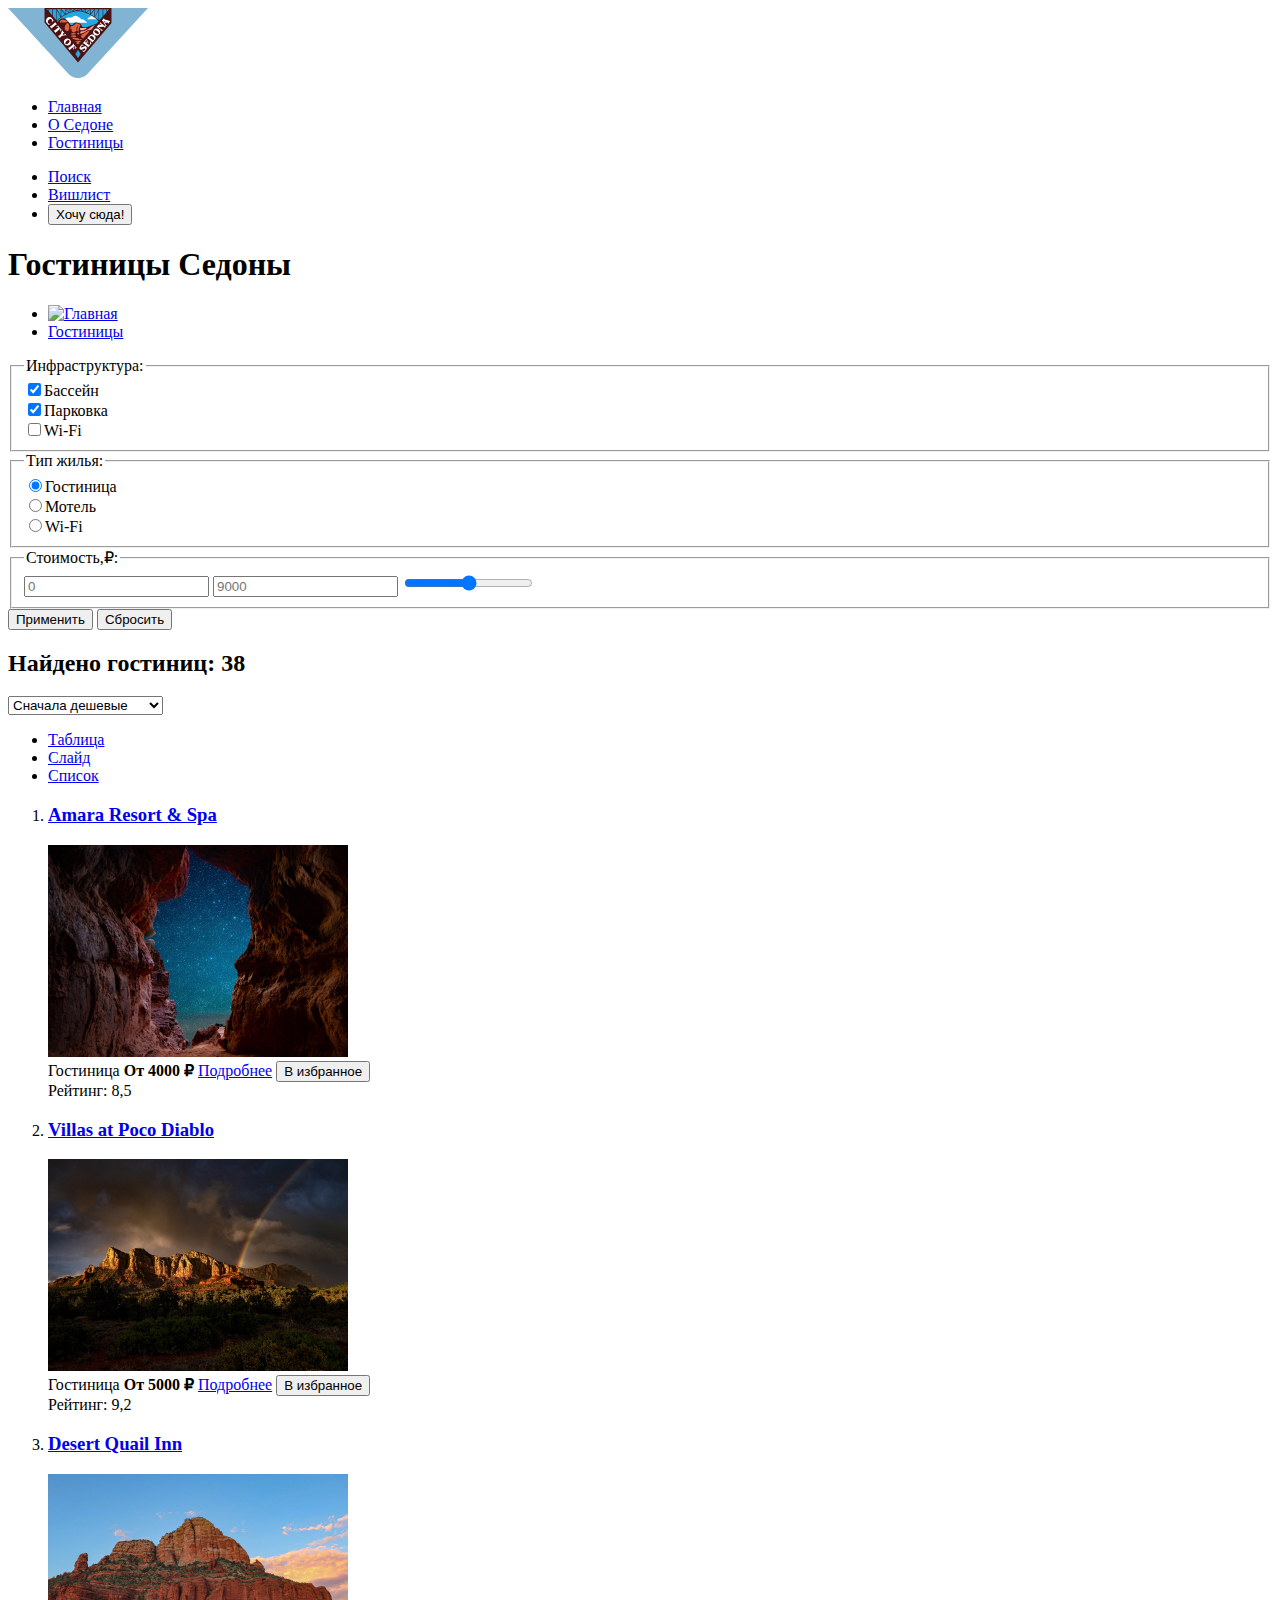
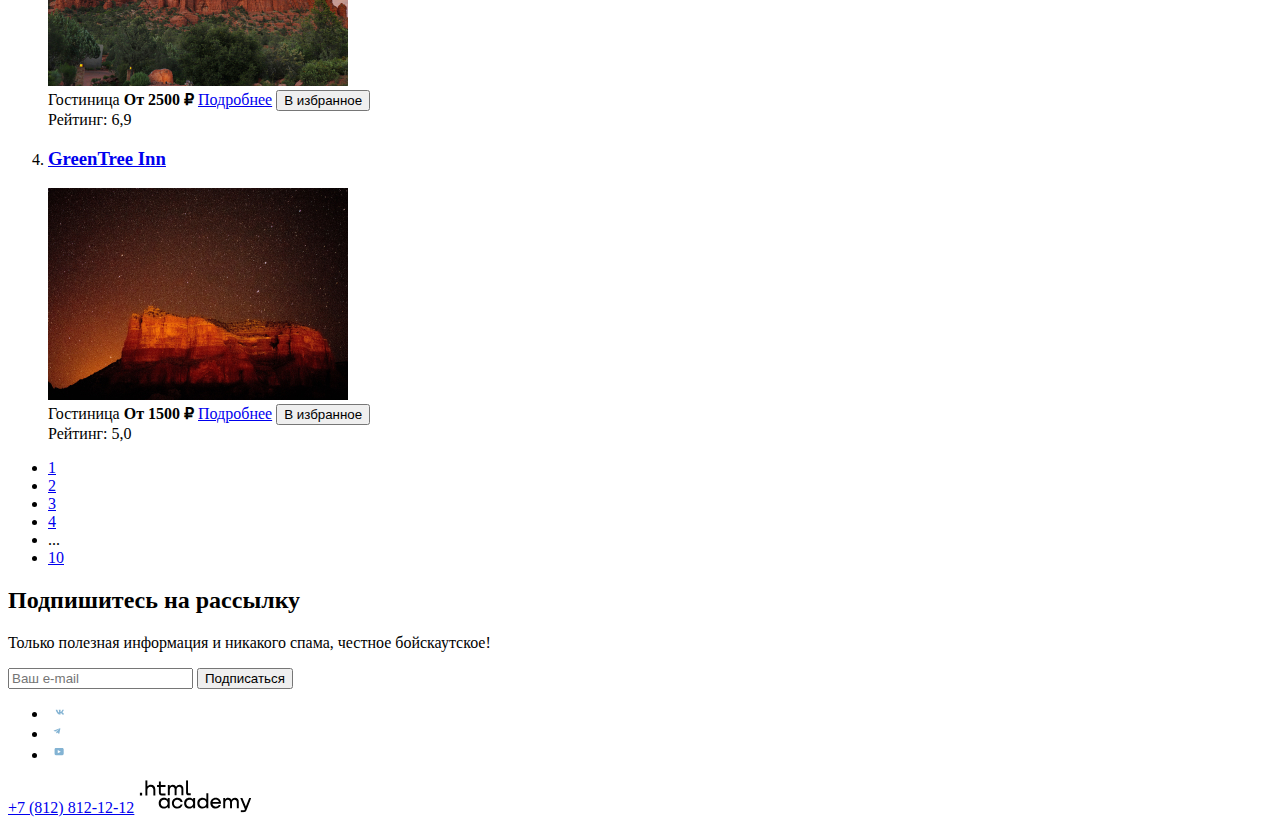
==== hotels.html @ 8cfe6057 "Added images for index.html and hotels.html" ====
<!DOCTYPE html>
<html lang="ru">
  <head>
    <meta charset="utf-8">
    <title>HTML Academy: Седона</title>
  </head>
  <body>
    <header class="page-header">
      <nav class="navigation">
        <a class="logo" href="#"><img src="img/logo.svg" width="140" height="70" alt="Логотип сайта города Седона."></a>
        <ul class="navigation-list">
          <li class="navigation-item">
            <a class="navigation-link" href="#">Главная</a>
          </li>
          <li class="navigation-item">
            <a class="navigation-link" href="#">О Седоне</a>
          </li>
          <li class="navigation-item">
            <a class="navigation-link" href="hotels.html">Гостиницы</a>
          </li>
        </ul>
        <ul class="navigation-list navigation-user">
          <li class="navigation-item">
            <a class="navigation-link" href="#">
              <span class="visually-hidden">
                Поиск
              </span>
            </a>
          </li>
          <li class="navigation-item">
            <a class="navigation-link" href="#">
              <span class="visually-hidden">
                Вишлист
              </span>
            </a>
          </li>
          <li class="navigation-item">
            <button class="navigation-link" class="button" href="#">Хочу сюда!</button>
          </li>
        </ul>
      </nav>
    </header>

    <main class="main-catalog">
      <section class="hotels">
        <h1 class="hotels-title">Гостиницы Седоны</h1>
        <ul class="breadcrumbs">
          <li class="breadcrumbs-item">
            <a class="breadcrumbs-link" href="index.html">
              <img src="#" alt="Главная">
            </a>
          </li>
          <li class="breadcrumbs-item">
            <a class="breadcrumbs-link" href="catalog.html">
              Гостиницы
            </a>
          </li>
        </ul>
        <form class="hotels-option" action="https://echo.htmlacademy.ru" method="GET">
          <fieldset class="catalog-filter-group">
            <legend class="catalog-filter-title">Инфраструктура:</legend>
            <div class="catalog-filter-item">
              <label class="control">
                <input class="control-input" type="checkbox" name="pool" checked>Бассейн
              </label>
            </div>
            <div class="catalog-filter-item">
              <label class="control">
                <input type="checkbox" name="parking" checked>Парковка
              </label>
            </div>
            <div class="catalog-filter-item">
              <label class="control">
                <input class="control-input" type="checkbox" name="wifi">Wi-Fi
              </label>
            </div>
          </fieldset>
          <fieldset class="catalog-filter-group">
            <legend class="catalog-filter-title">Тип жилья:</legend>
            <div class="catalog-filter-item">
              <label class="control">
                <input class="control-input" type="radio" name="hotel" value="Гостиница" checked>Гостиница
              </label>
            </div>
            <div class="catalog-filter-item">
              <label class="control">
                <input class="control-input" type="radio" name="parking" value="Мотель">Мотель
              </label>
            </div>
            <div class="catalog-filter-item">
              <label class="control">
                <input class="control-input" type="radio" name="wifi" value="Wi-Fi">Wi-Fi
              </label>
            </div>
          </fieldset>
          <fieldset class="price-filter">
            <legend>Стоимость,₽:</legend>
            <input type="text" name="price" placeholder="0">
            <input type="text" name="price" placeholder="9000">
            <input type="range">
          </fieldset>
          <div class="filter-buttons">
            <button class="button" type="submit">Применить</button>
            <button class="reset" type="reset">Сбросить</button>
          </div>
        </form>
      </section>
      <section class="hotels-catalog">
        <h2 class="hotels-search">Найдено гостиниц: 38</h2>
        <select class="sorting" aria-label="Сортировка">
          <option value="cheapest" selected>Сначала дешевые</option>
          <option value="expensive">Сначала дорогие</option>
          <option value="popular">Сначала популярные</option>
        </select>
        <ul class="visual-sorting">
          <li class="visual-item">
            <a href="#">Таблица</a>
          </li>
          <li class="visual-item">
            <a href="#">Слайд</a>
          </li>
          <li class="visual-item">
            <a href="#">Список</a>
          </li>
        </ul>
        <ol class="hotels-cards-list">
          <li class="hotel-card">
            <a class="hotel-card-link" href="#">
              <h3 class="hotel-card-title">Amara Resort & Spa</h3>
              <img class="hotel-card-img" src="img/hotels/hotel-1.jpg" width="300" height="212" alt="Фото вида из гостиницы Amara Resort & Spa.">
            </a>
            <div class="hotel-card-info">
              <span class="hotel-card-type">Гостиница</span>
              <b class="hotel-card-price">От 4000 ₽</b>
              <a class="hotel-card-button first-button" href="#">Подробнее</a>
              <button class="hotel-card-button second-button" type="button">В избранное</button>
              <div class="rating rating-four"></div>
              <span class="hotel-card-rating">Рейтинг: 8,5</span>
            </div>
          </li>
          <li class="hotel-card">
            <a class="hotel-card-link" href="#">
              <h3 class="hotel-card-title">Villas at Poco Diablo</h3>
              <img class="hotel-card-img" src="img/hotels/hotel-2.jpg" width="300" height="212" alt="Фото вида из гостиницы Villas at Poco Diablo.">
            </a>
            <div class="hotel-card-info">
              <span class="hotel-card-type">Гостиница</span>
              <b class="hotel-card-price">От 5000 ₽</b>
              <a class="hotel-card-button first-button" href="#">Подробнее</a>
              <button class="hotel-card-button second-button" type="button">В избранное</button>
              <div class="rating rating-four"></div>
              <span class="hotel-card-rating">Рейтинг: 9,2</span>
            </div>
          </li>
          <li class="hotel-card">
            <a class="hotel-card-link" href="#">
              <h3 class="hotel-card-title">Desert Quail Inn</h3>
              <img class="hotel-card-img" src="img/hotels/hotel-3.jpg" width="300" height="212" alt="Фото вида из гостиницы Desert Quail Inn.">
            </a>
            <div class="hotel-card-info">
              <span class="hotel-card-type">Гостиница</span>
              <b class="hotel-card-price">От 2500 ₽</b>
              <a class="hotel-card-button first-button" href="#">Подробнее</a>
              <button class="hotel-card-button second-button" type="button">В избранное</button>
              <div class="rating rating-three"></div>
              <span class="hotel-card-rating">Рейтинг: 6,9</span>
            </div>
          </li>
          <li class="hotel-card">
            <a class="hotel-card-link" href="#">
              <h3 class="hotel-card-title">GreenTree Inn</h3>
              <img class="hotel-card-img" src="img/hotels/hotel-4.jpg" width="300" height="212" alt="Фото вида из гостиницы GreenTree Inn.">
            </a>
            <div class="hotel-card-info">
              <span class="hotel-card-type">Гостиница</span>
              <b class="hotel-card-price">От 1500 ₽</b>
              <a class="hotel-card-button first-button" href="#">Подробнее</a>
              <button class="hotel-card-button second-button" type="button">В избранное</button>
              <div class="rating rating-two"></div>
              <span class="hotel-card-rating">Рейтинг: 5,0</span>
            </div>
          </li>
        </ol>
        <ul class="pagination">
          <li class="pagination-item">
            <a class="pagination-link current" href="#">1</a>
          </li>
          <li class="pagination-item">
            <a class="pagination-link" href="#">2</a>
          </li>
          <li class="pagination-item">
            <a class="pagination-link" href="#">3</a>
          </li>
          <li class="pagination-item">
            <a class="pagination-link" href="#">4</a>
          </li>
          <li class="pagination-item">
            <span class="dots">...</span>
          </li>
          <li class="pagination-item">
            <a class="pagination-link" href="#">10</a>
          </li>
        </ul>
      </section>
      <section class="subscription hotels-subscription">
        <h2 class="subscription-title">Подпишитесь на рассылку</h2>
        <p class="subscription-description">Только полезная информация и никакого спама, честное бойскаутское!</p>
        <form class="subscription-form" action="https://echo.htmlacademy.ru/" method="post">
          <input type="email" class="subscription-email" placeholder="Ваш e-mail" required />
          <button class="subscription-button" type="submit">Подписаться</button>
        </form>
      </section>
    </main>
    <footer class="main-footer">
      <ul class="footer-social-list">
        <li class="footer-social-item">
          <a href="https://vk.com/htmlacademy" target="_blank">
            <img src="img/social-vk.svg" width="24" height="14" alt="Логотип Вконтакте.">
          </a>
        </li>
        <li class="footer-social-item">
          <a href="https://t.me/htmlacademy" target="_blank">
            <img src="img/social-telegram.svg" width="18" height="16" alt="Логотип Telegram.">
          </a>
        </li>
        <li class="footer-social-item">
          <a href="https://www.youtube.com/user/htmlacademyru" target="_blank">
            <img src="img/social-youtube.svg" width="22" height="17" alt="Логотип YouTube.">
          </a>
        </li>
      </ul>
      <a class="footer-contacts-address-phone" href="tel:+78128121212">+7 (812) 812-12-12</a>
      <a href="https://htmlacademy.ru/" class="htmlacademy-logo" target="_blank">
        <img src="img/logo_htmlacademy.svg" width="115" height="33" alt="Логотип разработчика HTML Academy.">
      </a>
    </footer>
  </body>
</html>
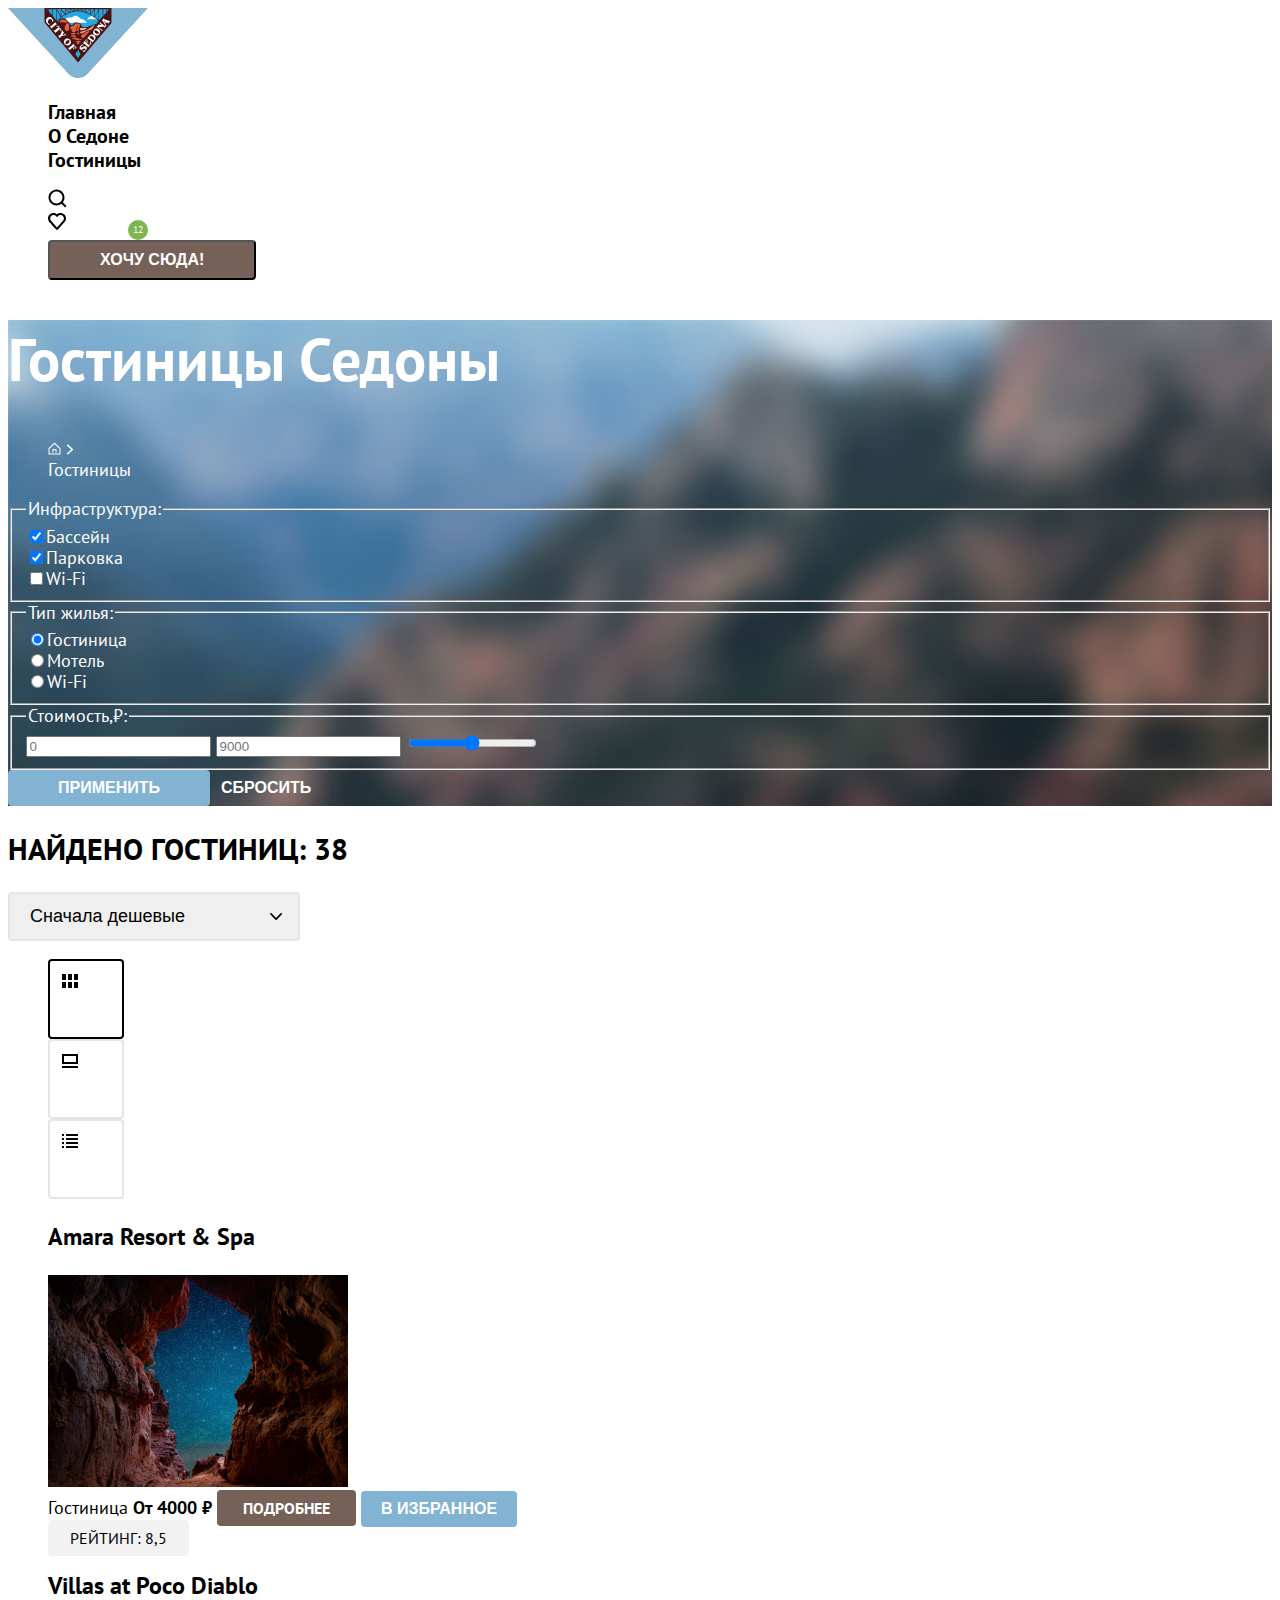
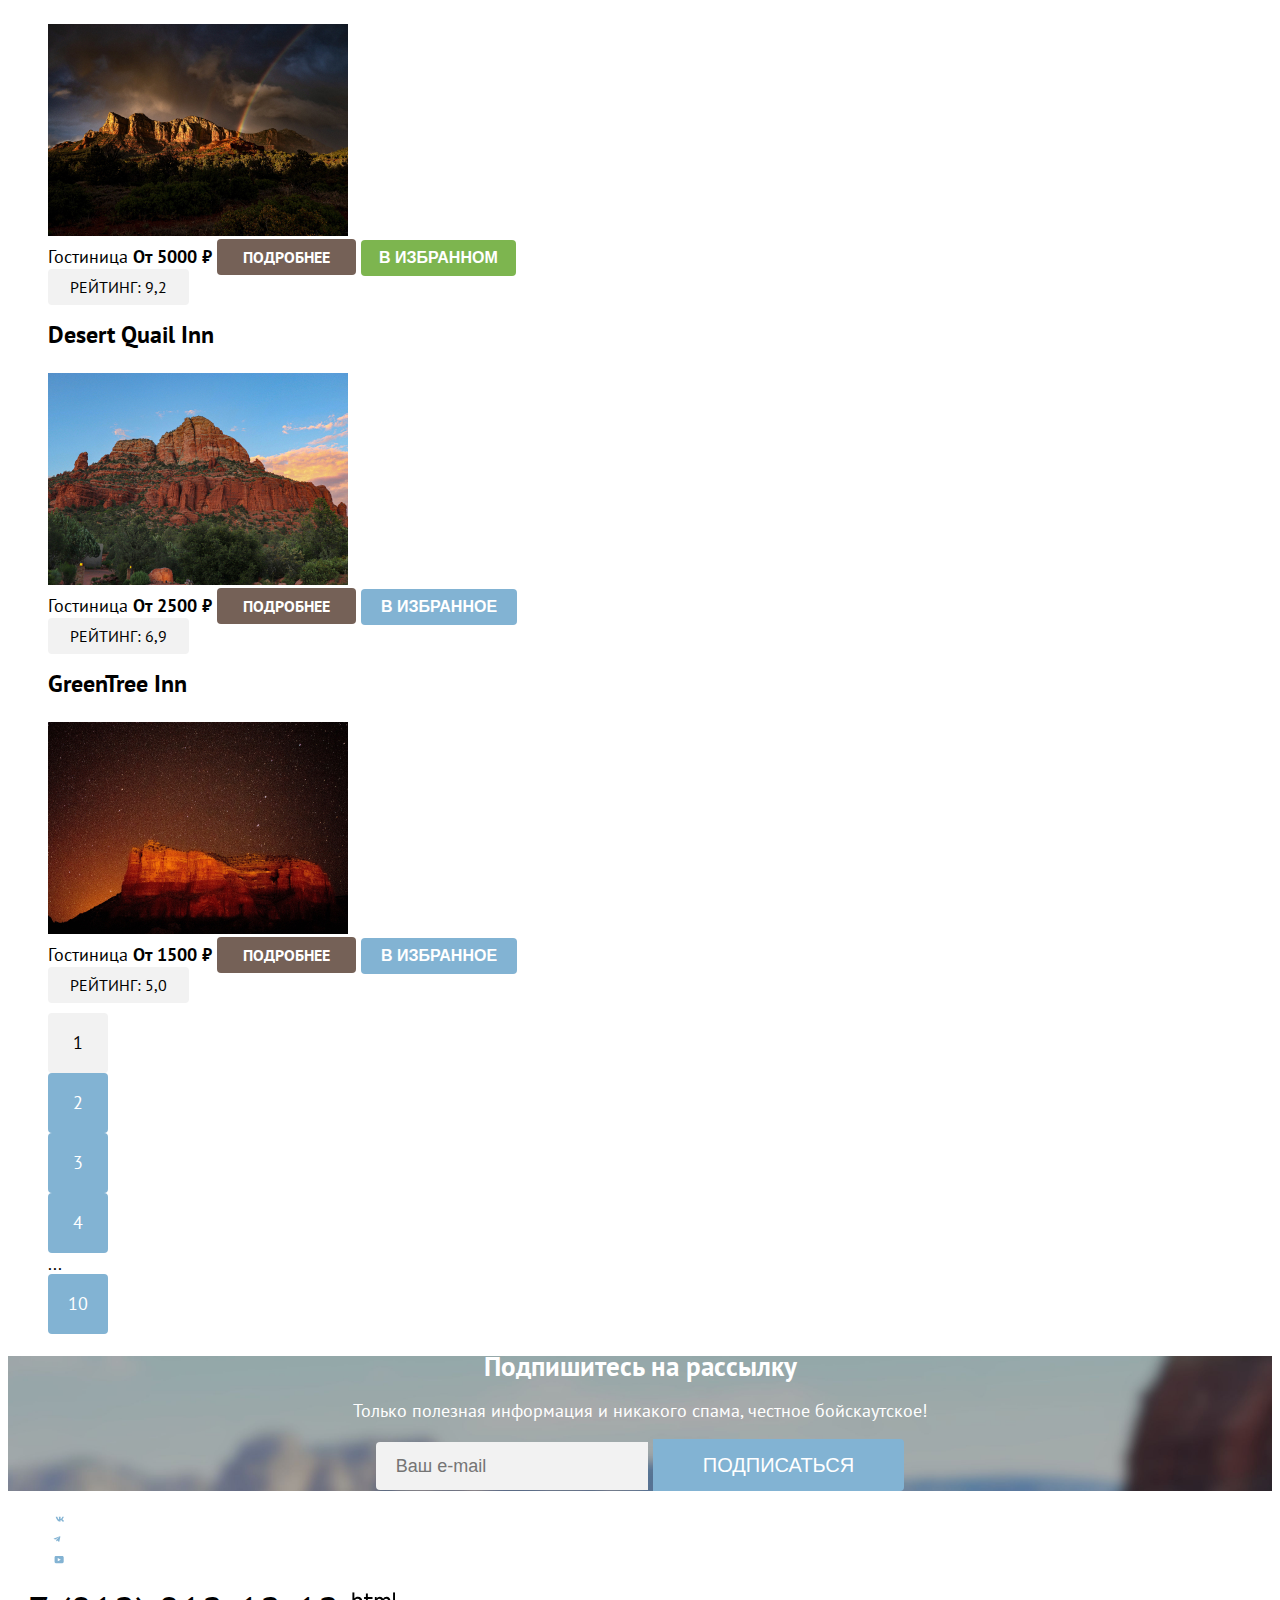
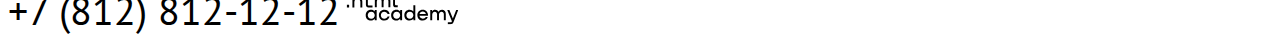
==== commit 34ec9e37: "Added basic styling for index.html and hotels.html" ====
--- a/hotels.html
+++ b/hotels.html
@@ -2,7 +2,8 @@
 <html lang="ru">
   <head>
     <meta charset="utf-8">
-    <title>HTML Academy: Седона</title>
+    <title>HTML Academy: Седона Гостиницы</title>
+    <link rel="stylesheet" href="styles/styles.css">
   </head>
   <body>
     <header class="page-header">
@@ -21,21 +22,22 @@
         </ul>
         <ul class="navigation-list navigation-user">
           <li class="navigation-item">
-            <a class="navigation-link" href="#">
+            <a class="navigation-link navigation-search" href="#">
               <span class="visually-hidden">
                 Поиск
               </span>
             </a>
           </li>
           <li class="navigation-item">
-            <a class="navigation-link" href="#">
+            <a class="navigation-link navigation-favorite" href="#">
               <span class="visually-hidden">
                 Вишлист
               </span>
-            </a>
-          </li>
-          <li class="navigation-item">
-            <button class="navigation-link" class="button" href="#">Хочу сюда!</button>
+              <span class="favorite-count">12</span>
+            </a>
+          </li>
+          <li class="navigation-item">
+            <button class="navigation-button button-brown" href="#">Хочу сюда!</button>
           </li>
         </ul>
       </nav>
@@ -47,8 +49,9 @@
         <ul class="breadcrumbs">
           <li class="breadcrumbs-item">
             <a class="breadcrumbs-link" href="index.html">
-              <img src="#" alt="Главная">
-            </a>
+              <img src="img/icons/home.svg" alt="Главная.">
+            </a>
+            <img src="img/icons/bnext.svg" alt="Следующая.">
           </li>
           <li class="breadcrumbs-item">
             <a class="breadcrumbs-link" href="catalog.html">
@@ -100,104 +103,110 @@
             <input type="range">
           </fieldset>
           <div class="filter-buttons">
-            <button class="button" type="submit">Применить</button>
-            <button class="reset" type="reset">Сбросить</button>
+            <button class="submit-button" type="submit">Применить</button>
+            <button class="reset-button" type="reset">Сбросить</button>
           </div>
         </form>
       </section>
       <section class="hotels-catalog">
-        <h2 class="hotels-search">Найдено гостиниц: 38</h2>
+        <h2 class="title">Найдено гостиниц: 38</h2>
         <select class="sorting" aria-label="Сортировка">
           <option value="cheapest" selected>Сначала дешевые</option>
           <option value="expensive">Сначала дорогие</option>
           <option value="popular">Сначала популярные</option>
         </select>
         <ul class="visual-sorting">
+          <li class="visual-item current-item">
+            <a class="visual-link table" href="#">
+              <span class="visually-hidden">Таблица</span>
+            </a>
+          </li>
           <li class="visual-item">
-            <a href="#">Таблица</a>
+            <a class="visual-link slide" href="#">
+              <span class="visually-hidden">Слайд</span>
+            </a>
           </li>
           <li class="visual-item">
-            <a href="#">Слайд</a>
-          </li>
-          <li class="visual-item">
-            <a href="#">Список</a>
+            <a class="visual-link list" href="#">
+              <span class="visually-hidden">Список</span>
+            </a>
           </li>
         </ul>
         <ol class="hotels-cards-list">
           <li class="hotel-card">
             <a class="hotel-card-link" href="#">
-              <h3 class="hotel-card-title">Amara Resort & Spa</h3>
+              <h3 class="hotel-card-title second-title">Amara Resort & Spa</h3>
               <img class="hotel-card-img" src="img/hotels/hotel-1.jpg" width="300" height="212" alt="Фото вида из гостиницы Amara Resort & Spa.">
             </a>
             <div class="hotel-card-info">
               <span class="hotel-card-type">Гостиница</span>
               <b class="hotel-card-price">От 4000 ₽</b>
-              <a class="hotel-card-button first-button" href="#">Подробнее</a>
-              <button class="hotel-card-button second-button" type="button">В избранное</button>
+              <a class="button-info button-brown" href="#">Подробнее</a>
+              <button class="button-favorite button-blue" type="button">В избранное</button>
               <div class="rating rating-four"></div>
               <span class="hotel-card-rating">Рейтинг: 8,5</span>
             </div>
           </li>
           <li class="hotel-card">
             <a class="hotel-card-link" href="#">
-              <h3 class="hotel-card-title">Villas at Poco Diablo</h3>
+              <h3 class="hotel-card-title second-title">Villas at Poco Diablo</h3>
               <img class="hotel-card-img" src="img/hotels/hotel-2.jpg" width="300" height="212" alt="Фото вида из гостиницы Villas at Poco Diablo.">
             </a>
             <div class="hotel-card-info">
               <span class="hotel-card-type">Гостиница</span>
               <b class="hotel-card-price">От 5000 ₽</b>
-              <a class="hotel-card-button first-button" href="#">Подробнее</a>
-              <button class="hotel-card-button second-button" type="button">В избранное</button>
+              <a class="button-info button-brown" href="#">Подробнее</a>
+              <button class="button-favorite button-green" type="button">В избранном</button>
               <div class="rating rating-four"></div>
               <span class="hotel-card-rating">Рейтинг: 9,2</span>
             </div>
           </li>
           <li class="hotel-card">
             <a class="hotel-card-link" href="#">
-              <h3 class="hotel-card-title">Desert Quail Inn</h3>
+              <h3 class="hotel-card-title second-title">Desert Quail Inn</h3>
               <img class="hotel-card-img" src="img/hotels/hotel-3.jpg" width="300" height="212" alt="Фото вида из гостиницы Desert Quail Inn.">
             </a>
             <div class="hotel-card-info">
               <span class="hotel-card-type">Гостиница</span>
               <b class="hotel-card-price">От 2500 ₽</b>
-              <a class="hotel-card-button first-button" href="#">Подробнее</a>
-              <button class="hotel-card-button second-button" type="button">В избранное</button>
+              <a class="button-info button-brown" href="#">Подробнее</a>
+              <button class="button-favorite button-blue" type="button">В избранное</button>
               <div class="rating rating-three"></div>
               <span class="hotel-card-rating">Рейтинг: 6,9</span>
             </div>
           </li>
           <li class="hotel-card">
             <a class="hotel-card-link" href="#">
-              <h3 class="hotel-card-title">GreenTree Inn</h3>
+              <h3 class="hotel-card-title second-title">GreenTree Inn</h3>
               <img class="hotel-card-img" src="img/hotels/hotel-4.jpg" width="300" height="212" alt="Фото вида из гостиницы GreenTree Inn.">
             </a>
             <div class="hotel-card-info">
               <span class="hotel-card-type">Гостиница</span>
               <b class="hotel-card-price">От 1500 ₽</b>
-              <a class="hotel-card-button first-button" href="#">Подробнее</a>
-              <button class="hotel-card-button second-button" type="button">В избранное</button>
+              <a class="button-info button-brown" href="#">Подробнее</a>
+              <button class="button-favorite button-blue" type="button">В избранное</button>
               <div class="rating rating-two"></div>
               <span class="hotel-card-rating">Рейтинг: 5,0</span>
             </div>
           </li>
         </ol>
         <ul class="pagination">
-          <li class="pagination-item">
-            <a class="pagination-link current" href="#">1</a>
-          </li>
-          <li class="pagination-item">
+          <li>
+            <a class="pagination-link pagination-current" href="#">1</a>
+          </li>
+          <li>
             <a class="pagination-link" href="#">2</a>
           </li>
-          <li class="pagination-item">
+          <li>
             <a class="pagination-link" href="#">3</a>
           </li>
-          <li class="pagination-item">
+          <li>
             <a class="pagination-link" href="#">4</a>
           </li>
-          <li class="pagination-item">
+          <li>
             <span class="dots">...</span>
           </li>
-          <li class="pagination-item">
+          <li>
             <a class="pagination-link" href="#">10</a>
           </li>
         </ul>
--- a/styles/styles.css
+++ b/styles/styles.css
@@ -0,0 +1,368 @@
+@font-face {
+  font-family: "PT Sans";
+  font-style: normal;
+  font-weight: 400;
+  src: url(../fonts/ptsans-400.woff2);
+  font-display: swap;
+}
+
+@font-face {
+  font-family: "PT Sans";
+  font-style: normal;
+  font-weight: 700;
+  src: url(../fonts/ptsans-700.woff2);
+  font-display: swap;
+}
+
+body {
+  font-family: "PT Sans", sans-serif;
+  font-size: 18px;
+  font-weight: 400;
+  line-height: 21px;
+  color: #000000;
+}
+
+.visually-hidden {
+  visibility: hidden;
+}
+
+.title {
+  font-weight: 700;
+  font-size: 30px;
+  line-height: 36px;
+  text-transform: uppercase;
+}
+
+.second-title {
+  font-weight: 700;
+  font-size: 24px;
+  line-height: 28px;
+  color: #000000;
+}
+
+.description {
+  font-size: 22px;
+  line-height: 26px;
+}
+
+.button-brown {
+  background-color: #756157;
+  font-size: 16px;
+  font-weight: 700;
+  line-height: 20px;
+  border-radius: 4px;
+  text-decoration: none;
+  text-transform: uppercase;
+  color: #FFFFFF;
+}
+
+.button-blue{
+  background: #82B3D3;
+  padding: 8px 20px;
+}
+
+.button-green {
+  background-color: #7DB54F;
+  padding: 8px 18px;
+}
+
+/* Header */
+
+.navigation-list {
+  list-style-type: none;
+}
+
+.navigation-item {
+  font-size: 20px;
+  font-weight: 700;
+  line-height: 24px;
+}
+
+.navigation-link {
+  color: #000000;
+  text-transform: capitalize;
+  text-align: center;
+  text-decoration: none;
+}
+
+.navigation-search {
+  background-image: url(../img/search.svg);
+  background-repeat: no-repeat;
+}
+
+.navigation-favorite {
+  background-image: url(../img/favorite.svg);
+  background-repeat: no-repeat;
+}
+
+.favorite-count {
+  display: inline-block;
+  border-radius: 10px;
+  font-size: 10px;
+  font-weight: 400;
+  line-height: 10px;
+  background-color: #7DB54F;
+  color: #FFFFFF;
+  padding: 5px;
+}
+
+.navigation-button {
+  padding: 8px 50px;
+}
+
+/* Main */
+
+.main-index {
+  text-align: center;
+}
+
+.promo {
+  background-image: url(../img/index-background.jpg);
+  background-color: #DDEBF4;
+  background-size: 100% auto;
+  background-repeat: no-repeat;
+}
+
+.advantages-item {
+  list-style-type: none;
+}
+
+.advantages-title {
+  text-transform: uppercase;
+}
+
+.advantages-description {
+  font-size: 18px;
+  line-height: 21px;
+  color: #333333;
+}
+
+.grey {
+  background-color: rgba(131, 179, 211, 0.12);
+}
+
+.sky-blue {
+  background-color: rgba(131, 179, 211, 0.2);
+}
+
+.blue {
+  background-color: rgba(130, 179, 211, 1);
+}
+
+.housing {
+  background-color: rgba(131, 179, 211, 0.12);
+  background-image: url(../img/icons/housing.svg);
+  background-repeat: no-repeat;
+}
+
+.food {
+  background-color: #ffffff;
+  background-image: url(../img/icons/food.svg);
+  background-repeat: no-repeat;
+}
+
+.gifts {
+  background-color: rgba(131, 179, 211, 0.12);
+  background-image: url(../img/icons/gifts.svg);
+  background-repeat: no-repeat;
+}
+
+.search-button {
+  font-size: 20px;
+  line-height: 36px;
+}
+
+.subscription {
+  background-image: url(../img/email-background.jpg);
+  background-color: rgba(131, 179, 211, 0.12);
+  background-repeat: no-repeat;
+  background-size: cover;
+  text-align: center;
+  color: #ffffff;
+}
+
+.subscription-email {
+  background-color: #f2f2f2;
+  border-radius: 4px 0px 0px 4px;
+  border-style: none;
+  padding: 12px 20px;
+  font-size: 18px;
+  line-height: 24px;
+  color: #000000;
+}
+
+.subscription-button {
+  background-color: #82B3D3;
+  padding: 8px 50px;
+  font-size: 20px;
+  line-height: 36px;
+  color: #ffffff;
+  text-transform: uppercase;
+  border-style: none;
+  border-radius: 0px 4px 4px 0px;
+}
+
+.footer-social-item {
+  list-style-type: none;
+  text-decoration: none;
+}
+
+.footer-contacts-address-phone {
+  font-size: 40px;
+  line-height: 40px;
+  color: #000000;
+  text-decoration: none;
+}
+
+/* Hotels */
+
+.hotels {
+  background-image: url(../img/filter-background.jpg);
+  background-color: #8FB1CD;
+  background-size: cover;
+  background-repeat: no-repeat;
+  color: #ffffff;
+}
+
+.hotels-title {
+  font-weight: 700;
+  font-size: 60px;
+  line-height: 78px;
+}
+
+.breadcrumbs {
+  list-style-type: none;
+}
+
+.breadcrumbs-link {
+  text-decoration: none;
+  color: #ffffff;
+}
+
+.submit-button {
+  background-color: #82B3D3;
+  border-radius: 4px;
+  border-style: none;
+  color: #ffffff;
+  font-weight: 700;
+  font-size: 16px;
+  line-height: 20px;
+  text-transform: uppercase;
+  padding: 8px 50px;
+}
+
+.reset-button {
+  background-color: transparent;
+  font-weight: 700;
+  font-size: 16px;
+  line-height: 20px;
+  color: #ffffff;
+  border-style: none;
+  text-transform: uppercase;
+}
+
+.sorting {
+  width: 292px;
+  height: 49px;
+  border: 2px solid #E5E5E5;
+  border-radius: 4px;
+  font-size: 18px;
+  line-height: 21px;
+  padding-left: 20px;
+  background-image: url(../img/icons/sort-down.svg);
+  background-position: left 260px center;
+  background-repeat: no-repeat;
+  -webkit-appearance: none;
+  -moz-appearance: none;
+  appearance: none;
+}
+
+.visual-sorting {
+  list-style-type: none;
+}
+
+.visual-item {
+  width: 48px;
+  height: 48px;
+  padding: 14px 12px;
+  border: 2px solid #E5E5E5;
+  border-radius: 4px;
+}
+
+.current-item {
+  border: 2px solid #000000;
+}
+
+.table {
+  background-image: url(../img/icons/table.svg);
+  background-repeat: no-repeat;
+}
+
+.slide {
+  background-image: url(../img/icons/slide.svg);
+  background-repeat: no-repeat;
+}
+
+.list {
+  background-image: url(../img/icons/list.svg);
+  background-repeat: no-repeat;
+}
+
+.hotel-card {
+  list-style-type: none;
+}
+
+.hotel-card-link {
+  text-decoration: none;
+}
+
+.button-info {
+  padding: 8px 26px;
+}
+
+.button-favorite {
+  border-radius: 4px;
+  border-style: none;
+  font-weight: 700;
+  font-size: 16px;
+  line-height: 20px;
+  color: #ffffff;
+  text-transform: uppercase;
+}
+
+.rating {
+  background-image: url(../img/icons/star.svg);
+  background-repeat: no-repeat;
+}
+
+.hotel-card-rating {
+  width: 140px;
+  height: 37px;
+  background-color: #F2F2F2;
+  border-radius: 4px;
+  font-size: 16px;
+  line-height: 20px;
+  text-transform: uppercase;
+  padding: 8px 22px;
+}
+
+.pagination {
+  list-style-type: none;
+}
+
+.pagination-link {
+  width: 60px;
+  height: 60px;
+  background: #82B3D3;
+  color: #ffffff;
+  text-decoration: none;
+  border-radius: 4px;
+  display: flex;
+  align-items: center;
+  justify-content: center;
+}
+
+.pagination-current {
+  background: #F2F2F2;
+  color: inherit;
+}
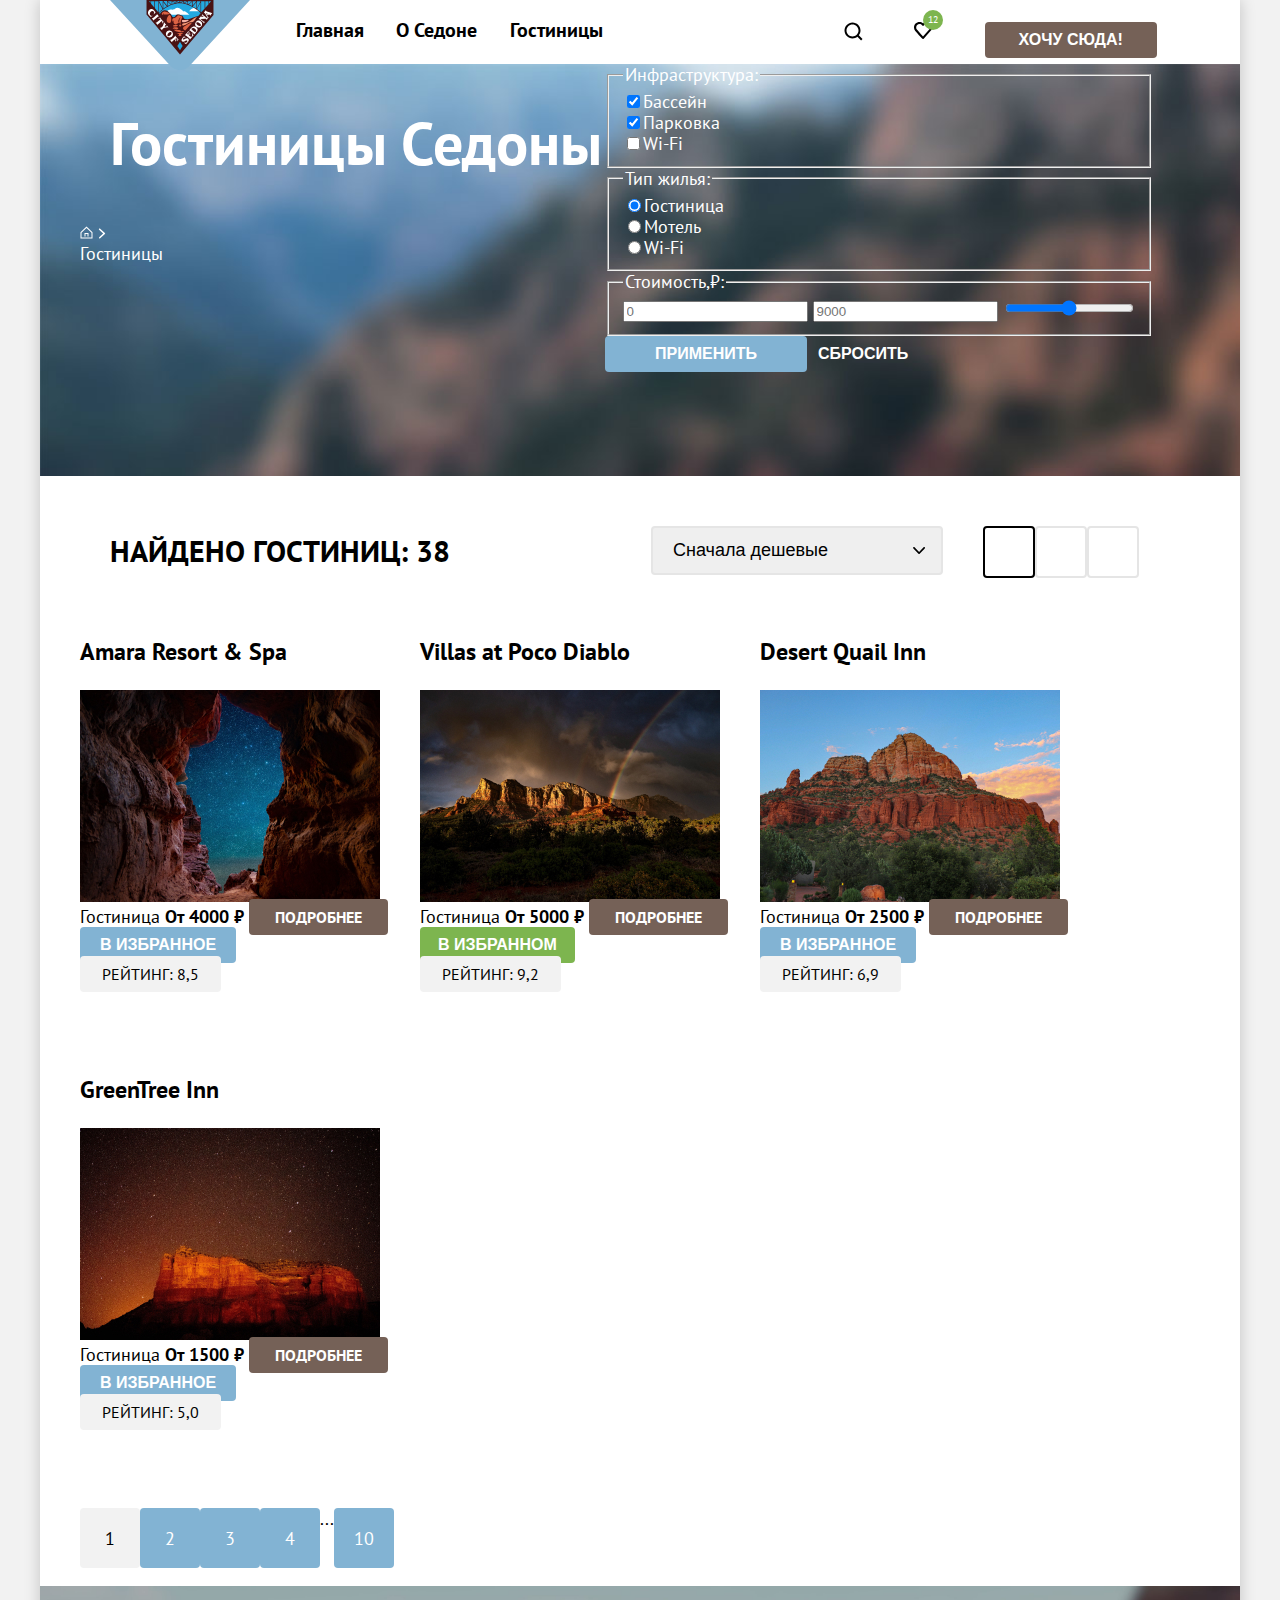
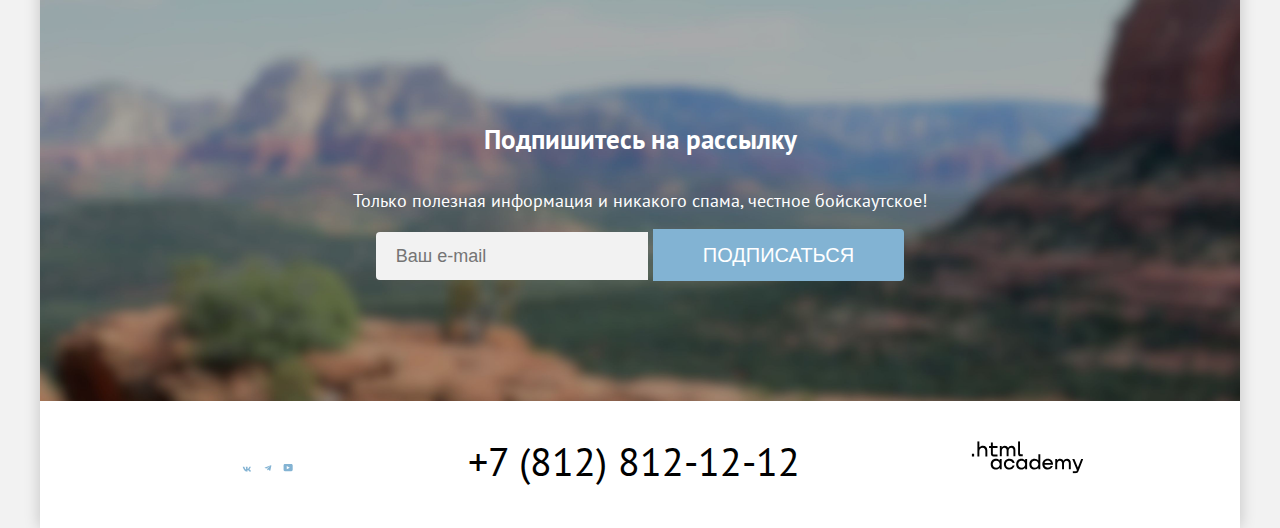
==== commit 64c579bd: "Added grid of pages and large blocks on flex" ====
--- a/hotels.html
+++ b/hotels.html
@@ -7,11 +7,13 @@
   </head>
   <body>
     <header class="page-header">
+      <a class="logo" href="index.html">
+        <img src="img/logo.svg" width="140" height="70" alt="Логотип сайта города Седона.">
+      </a>
       <nav class="navigation">
-        <a class="logo" href="#"><img src="img/logo.svg" width="140" height="70" alt="Логотип сайта города Седона."></a>
         <ul class="navigation-list">
           <li class="navigation-item">
-            <a class="navigation-link" href="#">Главная</a>
+            <a class="navigation-link" href="index.html">Главная</a>
           </li>
           <li class="navigation-item">
             <a class="navigation-link" href="#">О Седоне</a>
@@ -37,28 +39,29 @@
             </a>
           </li>
           <li class="navigation-item">
-            <button class="navigation-button button-brown" href="#">Хочу сюда!</button>
+            <button class="navigation-button button-brown reset-styles" href="#">Хочу сюда!</button>
           </li>
         </ul>
       </nav>
     </header>
-
-    <main class="main-catalog">
+    <main class="main-catalog main-container">
       <section class="hotels">
-        <h1 class="hotels-title">Гостиницы Седоны</h1>
-        <ul class="breadcrumbs">
-          <li class="breadcrumbs-item">
-            <a class="breadcrumbs-link" href="index.html">
-              <img src="img/icons/home.svg" alt="Главная.">
-            </a>
-            <img src="img/icons/bnext.svg" alt="Следующая.">
-          </li>
-          <li class="breadcrumbs-item">
-            <a class="breadcrumbs-link" href="catalog.html">
-              Гостиницы
-            </a>
-          </li>
-        </ul>
+        <div class="hotels-info">
+          <h1 class="hotels-title">Гостиницы Седоны</h1>
+          <ul class="breadcrumbs">
+            <li class="breadcrumbs-item">
+              <a class="breadcrumbs-link" href="index.html">
+                <img src="img/icons/home.svg" alt="Главная.">
+              </a>
+              <img src="img/icons/bnext.svg" alt="Следующая.">
+            </li>
+            <li class="breadcrumbs-item">
+              <a class="breadcrumbs-link" href="catalog.html">
+                Гостиницы
+              </a>
+            </li>
+          </ul>
+        </div>
         <form class="hotels-option" action="https://echo.htmlacademy.ru" method="GET">
           <fieldset class="catalog-filter-group">
             <legend class="catalog-filter-title">Инфраструктура:</legend>
@@ -109,29 +112,31 @@
         </form>
       </section>
       <section class="hotels-catalog">
-        <h2 class="title">Найдено гостиниц: 38</h2>
-        <select class="sorting" aria-label="Сортировка">
-          <option value="cheapest" selected>Сначала дешевые</option>
-          <option value="expensive">Сначала дорогие</option>
-          <option value="popular">Сначала популярные</option>
-        </select>
-        <ul class="visual-sorting">
-          <li class="visual-item current-item">
-            <a class="visual-link table" href="#">
-              <span class="visually-hidden">Таблица</span>
-            </a>
-          </li>
-          <li class="visual-item">
-            <a class="visual-link slide" href="#">
-              <span class="visually-hidden">Слайд</span>
-            </a>
-          </li>
-          <li class="visual-item">
-            <a class="visual-link list" href="#">
-              <span class="visually-hidden">Список</span>
-            </a>
-          </li>
-        </ul>
+        <div class="sorting-info">
+          <h2 class="sorting-title title">Найдено гостиниц: 38</h2>
+          <select class="sorting" aria-label="Сортировка">
+            <option value="cheapest" selected>Сначала дешевые</option>
+            <option value="expensive">Сначала дорогие</option>
+            <option value="popular">Сначала популярные</option>
+          </select>
+          <ul class="visual-sorting">
+            <li class="visual-item current-item">
+              <a class="visual-link table" href="#">
+                <span class="visually-hidden">Таблица</span>
+              </a>
+            </li>
+            <li class="visual-item">
+              <a class="visual-link slide" href="#">
+                <span class="visually-hidden">Слайд</span>
+              </a>
+            </li>
+            <li class="visual-item">
+              <a class="visual-link list" href="#">
+                <span class="visually-hidden">Список</span>
+              </a>
+            </li>
+          </ul>
+        </div>
         <ol class="hotels-cards-list">
           <li class="hotel-card">
             <a class="hotel-card-link" href="#">
@@ -221,27 +226,29 @@
       </section>
     </main>
     <footer class="main-footer">
-      <ul class="footer-social-list">
-        <li class="footer-social-item">
-          <a href="https://vk.com/htmlacademy" target="_blank">
-            <img src="img/social-vk.svg" width="24" height="14" alt="Логотип Вконтакте.">
-          </a>
-        </li>
-        <li class="footer-social-item">
-          <a href="https://t.me/htmlacademy" target="_blank">
-            <img src="img/social-telegram.svg" width="18" height="16" alt="Логотип Telegram.">
-          </a>
-        </li>
-        <li class="footer-social-item">
-          <a href="https://www.youtube.com/user/htmlacademyru" target="_blank">
-            <img src="img/social-youtube.svg" width="22" height="17" alt="Логотип YouTube.">
-          </a>
-        </li>
-      </ul>
-      <a class="footer-contacts-address-phone" href="tel:+78128121212">+7 (812) 812-12-12</a>
-      <a href="https://htmlacademy.ru/" class="htmlacademy-logo" target="_blank">
-        <img src="img/logo_htmlacademy.svg" width="115" height="33" alt="Логотип разработчика HTML Academy.">
-      </a>
+      <div class="footer-container">
+        <ul class="footer-social-list">
+          <li class="footer-social-item">
+            <a href="https://vk.com/htmlacademy" target="_blank">
+              <img src="img/social-vk.svg" width="24" height="14" alt="Логотип Вконтакте.">
+            </a>
+          </li>
+          <li class="footer-social-item">
+            <a href="https://t.me/htmlacademy" target="_blank">
+              <img src="img/social-telegram.svg" width="18" height="16" alt="Логотип Telegram.">
+            </a>
+          </li>
+          <li class="footer-social-item">
+            <a href="https://www.youtube.com/user/htmlacademyru" target="_blank">
+              <img src="img/social-youtube.svg" width="22" height="17" alt="Логотип YouTube.">
+            </a>
+          </li>
+        </ul>
+        <a class="footer-contacts-address-phone" href="tel:+78128121212">+7 (812) 812-12-12</a>
+        <a href="https://htmlacademy.ru/" class="htmlacademy-logo" target="_blank">
+          <img src="img/logo_htmlacademy.svg" width="115" height="33" alt="Логотип разработчика HTML Academy.">
+        </a>
+     </div>
     </footer>
   </body>
 </html>
--- a/styles/styles.css
+++ b/styles/styles.css
@@ -14,16 +14,28 @@
   font-display: swap;
 }
 
+html {
+  height: 100%;
+  background-color: #F2F2F2;
+}
+
 body {
+  width: 1200px;
+  margin: 0 auto;
+  display: flex;
+  flex-direction: column;
+  min-height: 100%;
   font-family: "PT Sans", sans-serif;
   font-size: 18px;
   font-weight: 400;
   line-height: 21px;
   color: #000000;
+  background-color: #ffffff;
+  box-shadow: 0px 0px 15px rgba(0, 0, 0, 0.2);
 }
 
 .visually-hidden {
-  visibility: hidden;
+  display: none;
 }
 
 .title {
@@ -66,10 +78,41 @@
   padding: 8px 18px;
 }
 
+.reset-styles {
+  margin: 0;
+  padding: 0;
+}
+
 /* Header */
 
+.page-header {
+  height: 64px;
+  padding: 0 70px;
+}
+
+.logo {
+  position: absolute;
+  z-index: 2;
+}
+
+.navigation {
+  display: flex;
+  justify-content: space-between;
+}
+
 .navigation-list {
-  list-style-type: none;
+  width: 339px;
+  display: flex;
+  justify-content: space-around;
+  flex-wrap: wrap;
+  margin-left: 170px;
+  padding: 0;
+  list-style-type: none;
+}
+
+.navigation-user {
+  display: flex;
+  padding-top: 4px;
 }
 
 .navigation-item {
@@ -79,13 +122,16 @@
 }
 
 .navigation-link {
+  height: 64px;
   color: #000000;
   text-transform: capitalize;
   text-align: center;
   text-decoration: none;
+  display: block;
 }
 
 .navigation-search {
+  width: 44px;
   background-image: url(../img/search.svg);
   background-repeat: no-repeat;
 }
@@ -93,6 +139,7 @@
 .navigation-favorite {
   background-image: url(../img/favorite.svg);
   background-repeat: no-repeat;
+  width: 44px;
 }
 
 .favorite-count {
@@ -104,10 +151,14 @@
   background-color: #7DB54F;
   color: #FFFFFF;
   padding: 5px;
+  position: relative;
+  bottom: 18px;
+  right: 3px;
 }
 
 .navigation-button {
-  padding: 8px 50px;
+  padding: 8px 34px;
+  border-style: none;
 }
 
 /* Main */
@@ -116,25 +167,105 @@
   text-align: center;
 }
 
+.main-container {
+  flex-grow: 1;
+}
+
 .promo {
+  height: 485px;
   background-image: url(../img/index-background.jpg);
   background-color: #DDEBF4;
   background-size: 100% auto;
   background-repeat: no-repeat;
+  position: relative;
+}
+
+.promo::after {
+  content: "";
+  width: 100%;
+  height: 57px;
+  background-image: url(../img/divider.svg);
+  position: absolute;
+  display: block;
+  bottom: 0%;
+}
+
+.promo-image {
+  padding-top: 51px;
+  padding-bottom: 82px;
+}
+
+.sedona-info {
+  display: flex;
+  flex-wrap: wrap;
+  justify-content: center;
+  padding-top: 69px;
+  padding-bottom: 90px;
+}
+
+.sedona-title {
+  width: 690px;
+  padding-bottom: 25px;
+}
+
+.advantages-list {
+  display: flex;
+  flex-wrap: wrap;
 }
 
 .advantages-item {
-  list-style-type: none;
+  width: 400px;
+  height: 384px;
+  display: flex;
+  flex-wrap: wrap;
+  list-style-type: none;
+}
+
+.advantages-block {
+  width: 400px;
+}
+
+.advantages-block h3 {
+  color: #ffffff;
+}
+
+.advantages-block h3::after {
+  content: "";
+  position: relative;
+  display: block;
+  margin: 30px auto 30px;
+  width: 60px;
+  border-bottom: 2px solid  rgba(255, 255, 255, 0.3);
+}
+
+.advantages-block p {
+  margin-top: 30px;
+  color: #ffffff;
 }
 
 .advantages-title {
-  text-transform: uppercase;
+  width: 175px;
+  margin: auto;
+  margin-top: 92px;
+  text-transform: uppercase;
+}
+
+.advantages-title::after {
+  content: "";
+  position: relative;
+  display: block;
+  margin: 30px auto 30px;
+  width: 60px;
+  border-bottom: 2px solid  rgba(0, 0, 0, 0.3);
 }
 
 .advantages-description {
+  width: 230px;
   font-size: 18px;
   line-height: 21px;
   color: #333333;
+  margin: 0 auto;
+  margin-bottom: 121px;
 }
 
 .grey {
@@ -147,24 +278,58 @@
 
 .blue {
   background-color: rgba(130, 179, 211, 1);
+  width: 100%;
+  display: flex;
+  justify-content: space-between;
+  color: #ffffff;
+}
+
+.blue:last-child {
+  flex-direction: row-reverse;
+}
+
+.advantages-title-second {
+  width: 175px;
+  margin: auto;
+  margin-top: 182px;
+  text-transform: uppercase;
+}
+
+.advantages-description-second {
+  width: 230px;
+  font-size: 18px;
+  line-height: 21px;
+  color: #333333;
+  margin: 0 auto;
+  margin-bottom: 81px;
 }
 
 .housing {
   background-color: rgba(131, 179, 211, 0.12);
   background-image: url(../img/icons/housing.svg);
   background-repeat: no-repeat;
+  background-position: left 50% top 80px;
 }
 
 .food {
   background-color: #ffffff;
   background-image: url(../img/icons/food.svg);
   background-repeat: no-repeat;
+  background-position: left 50% top 80px;
 }
 
 .gifts {
   background-color: rgba(131, 179, 211, 0.12);
   background-image: url(../img/icons/gifts.svg);
   background-repeat: no-repeat;
+  background-position: left 50% top 80px;
+}
+
+.search {
+  height: 406px;
+  display: flex;
+  flex-direction: column;
+  justify-content: center;
 }
 
 .search-button {
@@ -173,6 +338,10 @@
 }
 
 .subscription {
+  height: 415px;
+  display: flex;
+  flex-direction: column;
+  justify-content: center;
   background-image: url(../img/email-background.jpg);
   background-color: rgba(131, 179, 211, 0.12);
   background-repeat: no-repeat;
@@ -202,7 +371,20 @@
   border-radius: 0px 4px 4px 0px;
 }
 
-.footer-social-item {
+/* Footer */
+
+.main-footer {
+  padding: 40px 70px 30px 70px;
+}
+
+.footer-container {
+  display: flex;
+  justify-content: space-around;
+  margin: 0 auto;
+}
+
+.footer-social-list {
+  display: flex;
   list-style-type: none;
   text-decoration: none;
 }
@@ -214,9 +396,17 @@
   text-decoration: none;
 }
 
+.htmlacademy-logo {
+  width: 115px;
+  height: 33px;
+  display: flex;
+}
+
 /* Hotels */
 
 .hotels {
+  height: 412px;
+  display: flex;
   background-image: url(../img/filter-background.jpg);
   background-color: #8FB1CD;
   background-size: cover;
@@ -225,6 +415,8 @@
 }
 
 .hotels-title {
+  width: 495px;
+  margin-left: 70px;
   font-weight: 700;
   font-size: 60px;
   line-height: 78px;
@@ -259,11 +451,22 @@
   color: #ffffff;
   border-style: none;
   text-transform: uppercase;
+}
+
+.sorting-title {
+  margin-top: 57px;
+  margin-left: 70px;
+  margin-right: 201px;
+}
+
+.sorting-info {
+  display: flex;
 }
 
 .sorting {
   width: 292px;
   height: 49px;
+  margin-top: 50px;
   border: 2px solid #E5E5E5;
   border-radius: 4px;
   font-size: 18px;
@@ -278,13 +481,15 @@
 }
 
 .visual-sorting {
+  display: flex;
+  margin-top: 50px;
+  margin-right: 70px;
   list-style-type: none;
 }
 
 .visual-item {
   width: 48px;
   height: 48px;
-  padding: 14px 12px;
   border: 2px solid #E5E5E5;
   border-radius: 4px;
 }
@@ -308,7 +513,17 @@
   background-repeat: no-repeat;
 }
 
+.hotels-cards-list {
+  display: flex;
+  flex-wrap: wrap;
+}
+
 .hotel-card {
+  width: 340px;
+  height: 438px;
+  display: flex;
+  flex-wrap: wrap;
+  flex-direction: column;
   list-style-type: none;
 }
 
@@ -347,6 +562,7 @@
 }
 
 .pagination {
+  display: flex;
   list-style-type: none;
 }
 
